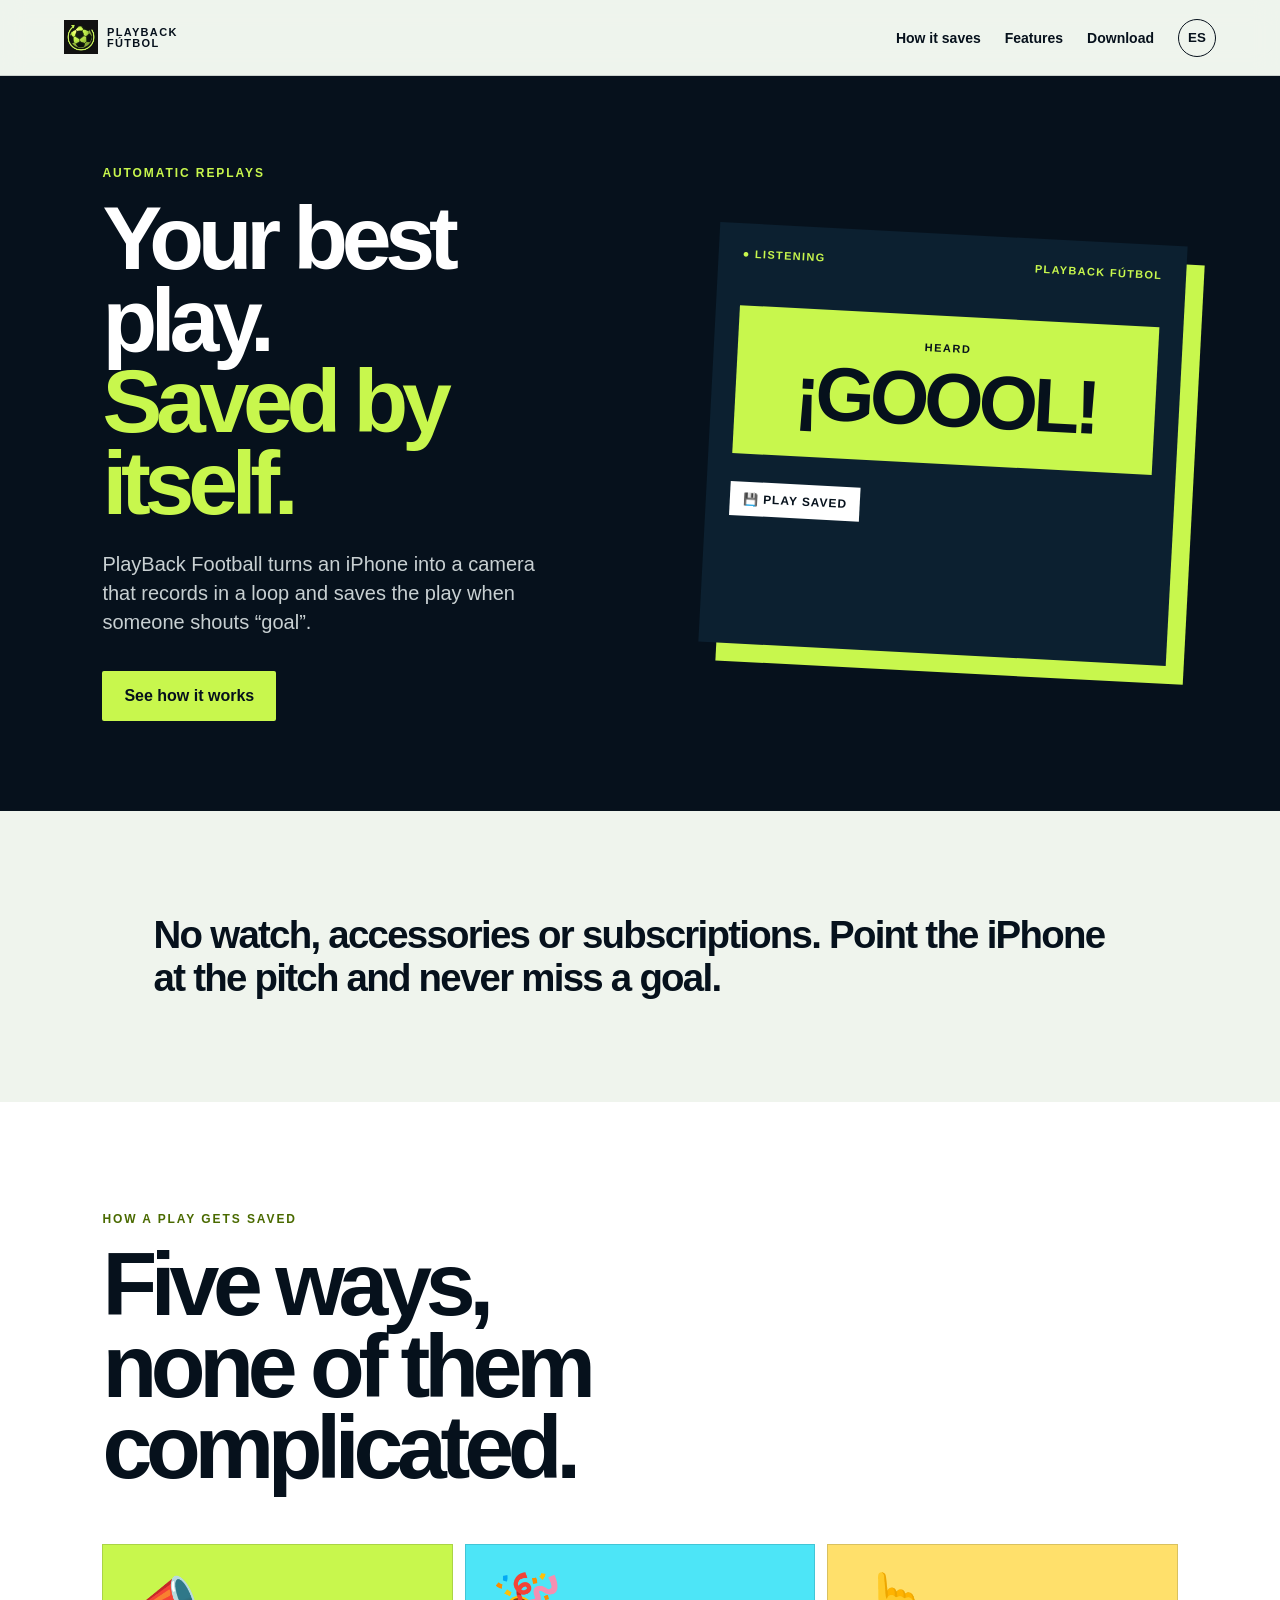
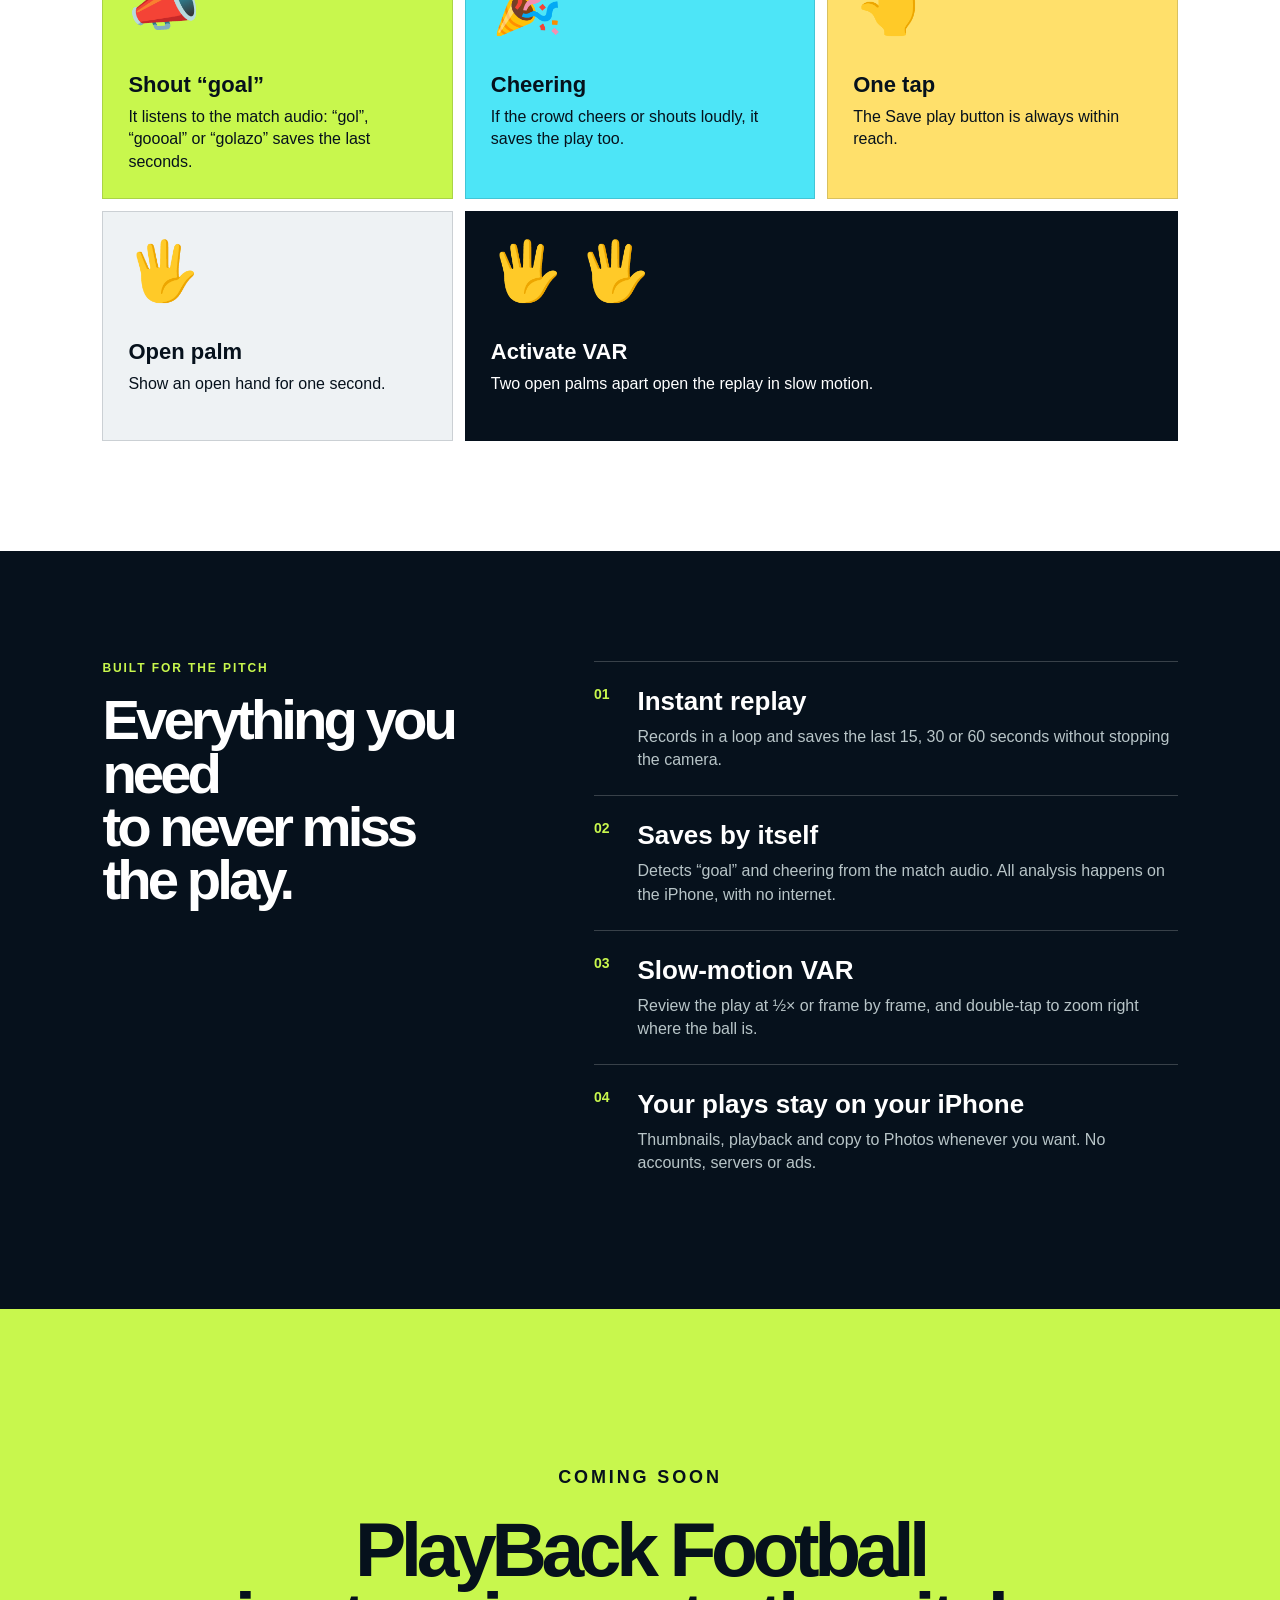
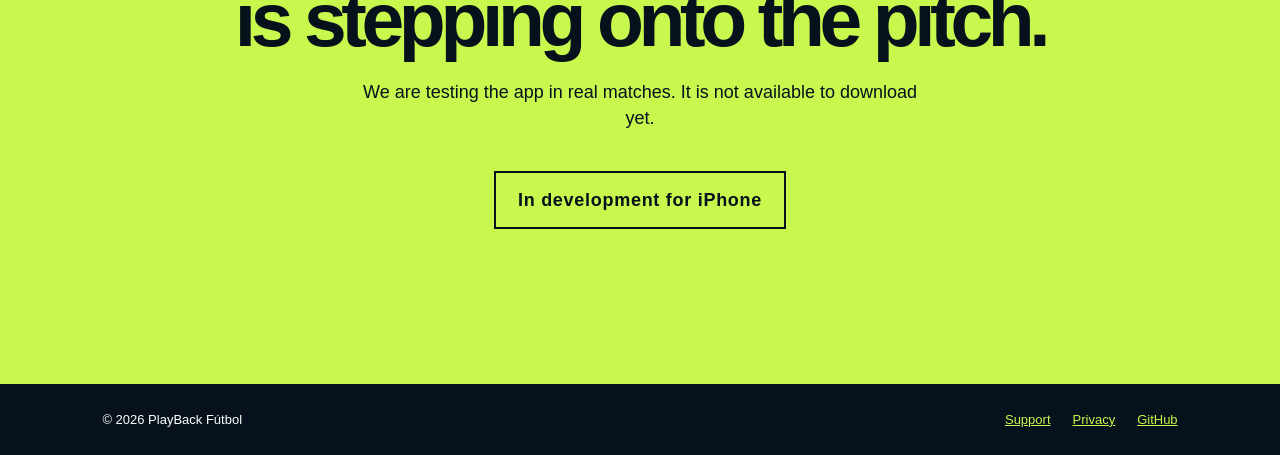
==== index.html @ 7cf17e62 "Sitio público de PlayBack Fútbol: landing, soporte y privacidad Co-Authored-By: Claude Sonnet 5.5 <n" ====
<!doctype html>
<html lang="es">
<head>
  <meta charset="utf-8">
  <meta name="viewport" content="width=device-width, initial-scale=1">
  <meta http-equiv="Content-Security-Policy" content="default-src 'self'; img-src 'self' data:; style-src 'self'; script-src 'self'; font-src 'self'; connect-src 'none'; object-src 'none'; base-uri 'none'; form-action 'none'">
  <meta name="referrer" content="strict-origin-when-cross-origin">
  <title>PlayBack Fútbol — Tu mejor jugada, siempre lista</title>
  <meta name="description" content="PlayBack Fútbol convierte tu iPhone en una cámara de repeticiones para fútbol: guarda la jugada sola cuando alguien grita «gol» o la gente festeja, o con un gesto, y la revisás en VAR en cámara lenta.">
  <meta name="theme-color" content="#06111c">
  <link rel="canonical" href="https://diegokelya.github.io/playback-futbol/">
  <link rel="icon" type="image/png" sizes="128x128" href="assets/logo-128.png">
  <link rel="apple-touch-icon" href="assets/apple-touch-icon.png">
  <meta property="og:type" content="website">
  <meta property="og:site_name" content="PlayBack Fútbol">
  <meta property="og:title" content="PlayBack Fútbol — Tu mejor jugada, siempre lista">
  <meta property="og:description" content="Repeticiones automáticas y VAR en cámara lenta para tu partido de fútbol. Todo en tu iPhone.">
  <meta property="og:url" content="https://diegokelya.github.io/playback-futbol/">
  <meta property="og:image" content="https://diegokelya.github.io/playback-futbol/assets/og-image.png">
  <meta property="og:image:width" content="1200">
  <meta property="og:image:height" content="630">
  <meta property="og:locale" content="es_AR">
  <meta property="og:locale:alternate" content="en_US">
  <meta name="twitter:card" content="summary_large_image">
  <link rel="stylesheet" href="styles.css">
</head>
<body>
  <a class="skip" href="#contenido" data-i18n="skip">Saltar al contenido</a>
  <header class="nav">
    <a class="brand" href="#inicio">
      <picture><source srcset="assets/logo-128.webp" type="image/webp"><img src="assets/logo-128.png" alt="" width="34" height="34"></picture>
      <span>PLAYBACK<br>FÚTBOL</span>
    </a>
    <nav aria-label="Principal">
      <a href="#guardar" data-i18n="navSave">Cómo se guarda</a>
      <a href="#funciones" data-i18n="navFeatures">Funciones</a>
      <a href="#proximamente" data-i18n="navDownload">Descarga</a>
      <button id="language" type="button" aria-label="Read in English" lang="en">EN</button>
    </nav>
  </header>

  <main id="contenido">
    <section id="inicio" class="hero">
      <div class="hero-copy">
        <p class="eyebrow" data-i18n="eyebrow">REPETICIONES AUTOMÁTICAS</p>
        <h1 data-i18n="heroTitle">Tu mejor jugada.<br><em>Se guarda sola.</em></h1>
        <p class="lede" data-i18n="heroText">PlayBack Fútbol transforma un iPhone en una cámara que graba en bucle y guarda la jugada cuando alguien grita «gol».</p>
        <a class="primary" href="#guardar" data-i18n="heroCta">Ver cómo funciona</a>
      </div>
      <div class="court-card" role="img" aria-label="Ejemplo: se escucha «gol» y la jugada se guarda" data-i18n-aria="cardAria">
        <div class="broadcast" aria-hidden="true"><span data-i18n="listening">● ESCUCHANDO</span><span>PLAYBACK FÚTBOL</span></div>
        <div class="goal-call" aria-hidden="true"><small data-i18n="heard">SE ESCUCHA</small><strong>¡GOOOL!</strong></div>
        <div class="gesture-chip" aria-hidden="true">💾 <span data-i18n="saved">JUGADA GUARDADA</span></div>
      </div>
    </section>

    <section class="intro"><p data-i18n="intro">Sin reloj, accesorios ni suscripciones. Dejá el iPhone mirando la cancha y no te pierdas ningún gol.</p></section>

    <section id="guardar" class="section">
      <div class="section-head">
        <p class="eyebrow" data-i18n="saveEyebrow">CÓMO SE GUARDA UNA JUGADA</p>
        <h2 data-i18n="saveTitle">Cinco formas,<br>ninguna complicada.</h2>
      </div>
      <div class="gesture-grid">
        <article class="gesture a"><span aria-hidden="true">📣</span><h3 data-i18n="sGoal">Gritá «gol»</h3><p data-i18n="sGoalText">Escucha el audio del partido: «gol», «gooool» o «golazo» guardan los últimos segundos.</p></article>
        <article class="gesture b"><span aria-hidden="true">🎉</span><h3 data-i18n="sCheer">Festejo</h3><p data-i18n="sCheerText">Si la gente festeja o grita con fuerza, también guarda la jugada.</p></article>
        <article class="gesture undo"><span aria-hidden="true">👆</span><h3 data-i18n="sButton">Un toque</h3><p data-i18n="sButtonText">El botón Guardar jugada, siempre a mano.</p></article>
        <article class="gesture save"><span aria-hidden="true">🖐</span><h3 data-i18n="sPalm">Palma abierta</h3><p data-i18n="sPalmText">Mostrá la mano abierta durante un segundo.</p></article>
        <article class="gesture var"><span aria-hidden="true">🖐 🖐</span><h3 data-i18n="sVar">Activar VAR</h3><p data-i18n="sVarText">Dos palmas separadas abren la repetición en cámara lenta.</p></article>
      </div>
    </section>

    <section id="funciones" class="features">
      <div class="section-head">
        <p class="eyebrow" data-i18n="featureEyebrow">HECHO PARA LA CANCHA</p>
        <h2 data-i18n="featureTitle">Todo lo que necesitás<br>para no perder la jugada.</h2>
      </div>
      <div class="feature-list">
        <article><b>01</b><div><h3 data-i18n="f1">Repetición instantánea</h3><p data-i18n="f1t">Graba en bucle y guarda los últimos 15, 30 o 60 segundos sin detener la cámara.</p></div></article>
        <article><b>02</b><div><h3 data-i18n="f2">Se guarda solo</h3><p data-i18n="f2t">Detecta «gol» y festejos con el audio del partido. Todo el análisis se hace en el iPhone, sin internet.</p></div></article>
        <article><b>03</b><div><h3 data-i18n="f3">VAR en cámara lenta</h3><p data-i18n="f3t">Revisá la jugada a ½× o cuadro por cuadro, con doble toque para ampliar justo donde está la pelota.</p></div></article>
        <article><b>04</b><div><h3 data-i18n="f4">Tus jugadas, en tu iPhone</h3><p data-i18n="f4t">Miniaturas, reproducción y copia a Fotos cuando vos quieras. Sin cuentas, servidores ni publicidad.</p></div></article>
      </div>
    </section>

    <section id="proximamente" class="waitlist">
      <p class="eyebrow" data-i18n="waitEyebrow">PRÓXIMAMENTE</p>
      <h2 data-i18n="waitTitle">PlayBack Fútbol<br>está entrando a la cancha.</h2>
      <p data-i18n="waitText">Estamos probando la app en partidos reales. Todavía no está disponible para descargar.</p>
      <p class="badge" data-i18n="waitBadge">En desarrollo para iPhone</p>
    </section>
  </main>

  <footer>
    <span>© 2026 PlayBack Fútbol</span>
    <nav aria-label="Legal">
      <a href="support.html" data-i18n="support">Soporte</a>
      <a href="privacy.html" data-i18n="privacy">Privacidad</a>
      <a href="https://github.com/diegokelya/playback-futbol">GitHub</a>
    </nav>
  </footer>
  <script src="app.js"></script>
</body>
</html>
---- styles.css ----
:root{--ink:#06111c;--lime:#c8f74d;--cyan:#4de5f7;--paper:#eff4ed;--line:rgba(6,17,28,.15)}*{box-sizing:border-box}html{scroll-behavior:smooth}@media(prefers-reduced-motion:reduce){html{scroll-behavior:auto}.court-card{transform:none}}body{margin:0;background:var(--paper);color:var(--ink);font-family:Arial,sans-serif}.nav{height:76px;display:flex;align-items:center;justify-content:space-between;padding:0 5vw;border-bottom:1px solid var(--line);position:sticky;top:0;background:rgba(239,244,237,.94);backdrop-filter:blur(12px);z-index:2}.brand{display:flex;align-items:center;gap:9px;color:inherit;text-decoration:none;font-size:11px;font-weight:900;letter-spacing:.12em;line-height:1}.brand img{width:34px;height:34px;object-fit:contain}.nav nav{display:flex;align-items:center;gap:24px}.skip{position:absolute;left:-999px;top:8px;background:var(--lime);color:var(--ink);padding:10px 14px;font-weight:900;z-index:10}.skip:focus{left:8px}a:focus-visible,button:focus-visible{outline:3px solid var(--lime);outline-offset:3px}.nav a:focus-visible,.nav button:focus-visible,.waitlist a:focus-visible{outline-color:var(--ink)}.nav nav a{color:inherit;text-decoration:none;font-size:14px;font-weight:700}.nav button{border:1px solid var(--ink);background:transparent;color:var(--ink);border-radius:50%;width:38px;height:38px;font-weight:800;cursor:pointer}.hero{min-height:670px;padding:10vh 8vw;display:grid;grid-template-columns:1.05fr .95fr;gap:7vw;align-items:center;background:var(--ink);color:white;overflow:hidden}.eyebrow{font-size:12px;letter-spacing:.16em;font-weight:900;color:var(--lime);margin:0 0 18px}.hero h1,.section h2,.features h2,.waitlist h2{font-size:clamp(46px,7vw,96px);line-height:.91;letter-spacing:-.07em;margin:0}.hero h1 em{font-style:normal;color:var(--lime)}.lede{max-width:470px;font-size:20px;line-height:1.45;color:#c8d0d2;margin:26px 0 34px}.primary{display:inline-block;background:var(--lime);color:var(--ink);padding:16px 22px;border:0;border-radius:2px;text-decoration:none;font-weight:900}.court-card{background:#0c2030;box-shadow:18px 18px 0 var(--lime);min-height:420px;padding:24px;transform:rotate(3deg)}.broadcast{display:flex;justify-content:space-between;font-size:11px;letter-spacing:.12em;font-weight:900;color:var(--lime)}.score-grid{display:grid;grid-template-columns:1fr 1fr;gap:12px;margin-top:70px}.score-grid div{padding:16px;background:var(--lime);color:var(--ink)}.score-grid div:last-child{background:var(--cyan)}.score-grid small,.score-grid p{display:block;font-size:11px;font-weight:900;margin:0}.score-grid strong{display:block;margin:8px 0}.score-grid strong{font-size:112px;line-height:.95;letter-spacing:-.1em}.gesture-chip{margin-top:28px;background:white;color:var(--ink);display:inline-block;padding:10px 13px;font-size:12px;font-weight:900;letter-spacing:.08em}.intro{padding:65px 12vw;font-size:clamp(25px,3vw,42px);font-weight:800;line-height:1.1;letter-spacing:-.045em}.section,.features{padding:110px 8vw}.section{background:white}.section-head{max-width:850px;margin-bottom:55px}.gesture-grid{display:grid;grid-template-columns:repeat(3,1fr);gap:12px}.gesture{min-height:230px;padding:25px;border:1px solid var(--line)}.gesture span{font-size:58px;font-weight:900}.gesture h3{font-size:22px;margin:34px 0 8px}.gesture p{margin:0;line-height:1.4}.gesture.a{background:var(--lime)}.gesture.b{background:var(--cyan)}.gesture.undo{background:#ffe06b}.gesture.save{background:#eef2f4}.gesture.var{background:var(--ink);color:white;grid-column:span 2}.section .eyebrow{color:#4a6a00}.features{background:var(--ink);color:white;display:grid;grid-template-columns:.8fr 1.2fr;gap:8vw}.feature-list article{display:flex;gap:28px;padding:24px 0;border-top:1px solid rgba(255,255,255,.2)}.feature-list b{font-size:14px;color:var(--lime)}.feature-list h3{font-size:26px;margin:0 0 8px}.feature-list p{color:#b8c5c8;margin:0;line-height:1.45}.waitlist{text-align:center;padding:130px 20px;background:var(--lime)}.waitlist .eyebrow{color:var(--ink)}.waitlist h2{font-size:clamp(48px,6vw,84px)}.waitlist p{font-size:18px;max-width:560px;margin:25px auto;line-height:1.45}.waitlist .badge{display:inline-block;margin-top:14px;padding:14px 22px;border:2px solid var(--ink);font-weight:900;letter-spacing:.04em}footer{padding:28px 8vw;display:flex;justify-content:space-between;background:var(--ink);color:white;font-size:13px}footer nav{display:flex;gap:22px}footer a{color:var(--lime)}@media(max-width:700px){.nav{padding:0 20px}.nav nav{gap:14px}.nav nav a{font-size:13px}.nav nav a[href='#proximamente']{display:none}.hero{grid-template-columns:1fr;padding:70px 26px;gap:60px;min-height:auto}.court-card{min-height:330px}.score-grid{margin-top:35px}.score-grid strong{font-size:64px}.section,.features{padding:75px 24px}.gesture-grid{grid-template-columns:1fr 1fr}.gesture{min-height:190px;padding:18px}.gesture.var{grid-column:span 2}.features{grid-template-columns:1fr}.waitlist{padding:90px 22px}footer{flex-direction:column;gap:14px}}@media(max-width:380px){.brand span{display:none}}
.notfound{min-height:100vh}
.features h2{font-size:clamp(40px,4.4vw,64px);line-height:.95}
.goal-call{margin:46px 0 0;padding:26px 18px;background:var(--lime);color:var(--ink);text-align:center}.goal-call small{display:block;font-size:11px;font-weight:900;letter-spacing:.14em}.goal-call strong{display:block;font-size:76px;line-height:1;letter-spacing:-.06em;margin-top:8px}
.doc{max-width:760px;margin:0 auto;padding:70px 24px 90px;line-height:1.55}.doc h1{font-size:clamp(36px,5vw,56px);line-height:1;letter-spacing:-.05em;margin:0 0 8px}.doc h2{font-size:26px;margin:44px 0 10px;letter-spacing:-.02em}.doc h3{font-size:19px;margin:26px 0 6px}.doc a{color:#2f5200;font-weight:700}.doc table{border-collapse:collapse;width:100%;margin:14px 0}.doc th,.doc td{border:1px solid var(--line);padding:9px 11px;text-align:left;vertical-align:top;font-size:15px}.doc th{background:#e3ead9}.doc .lang{display:inline-block;margin:0 0 30px;font-size:13px;font-weight:800;letter-spacing:.1em;color:#4a6a00}.doc hr{border:0;border-top:1px solid var(--line);margin:60px 0}.doc .updated{color:#4a5560;font-size:14px}
.nav nav a.current{text-decoration:underline;text-underline-offset:6px}
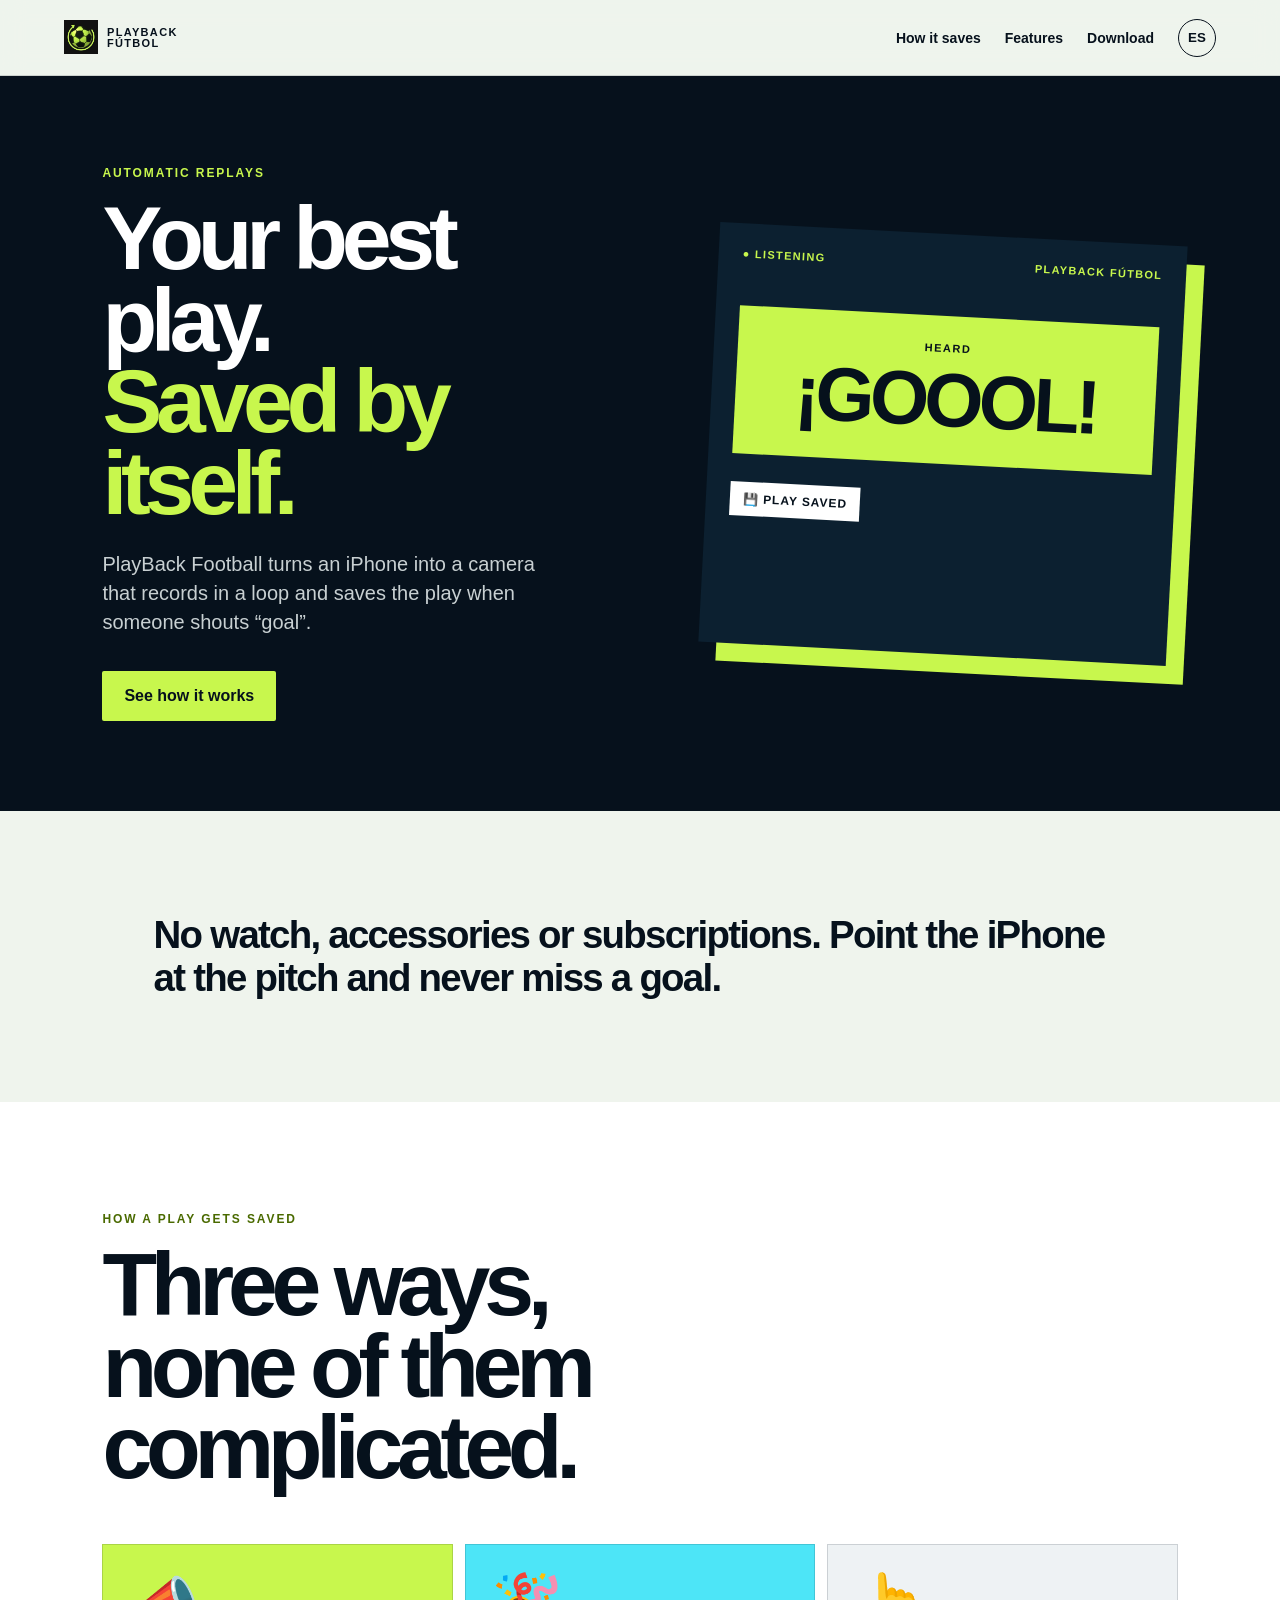
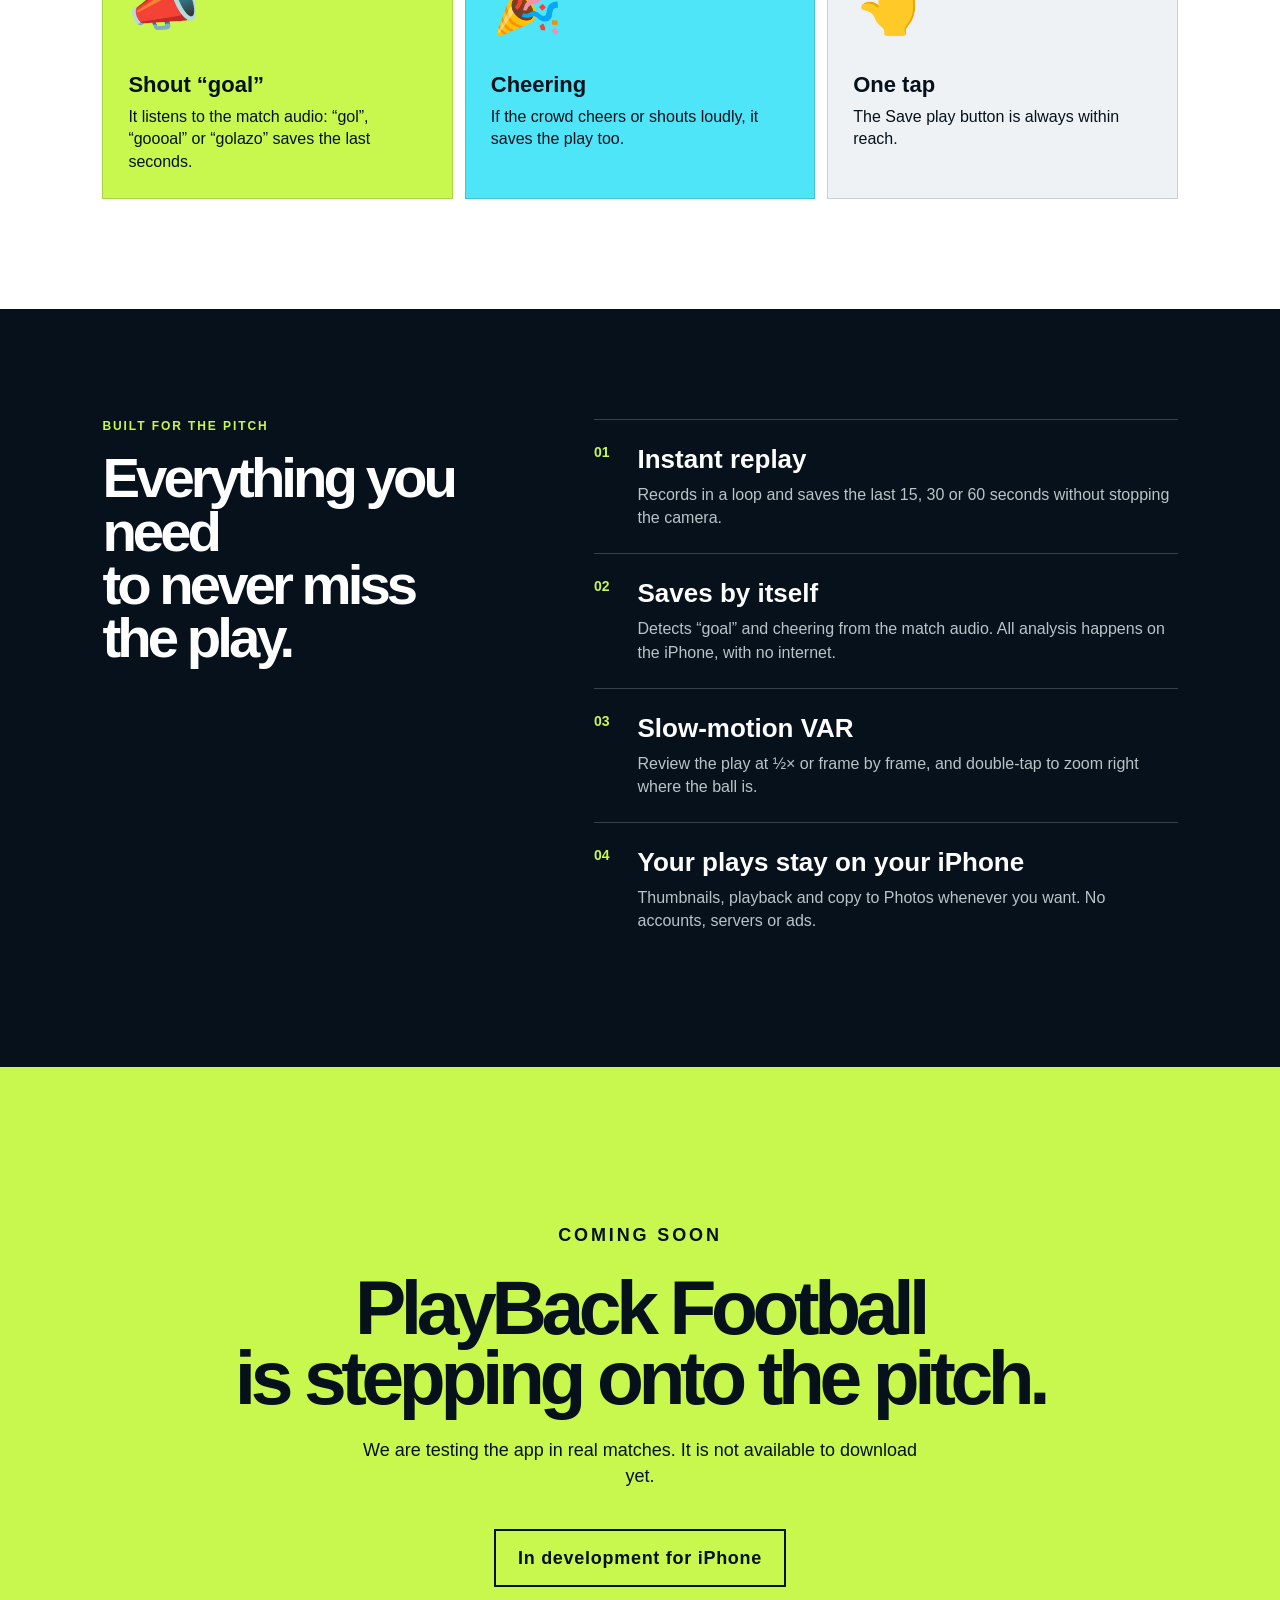
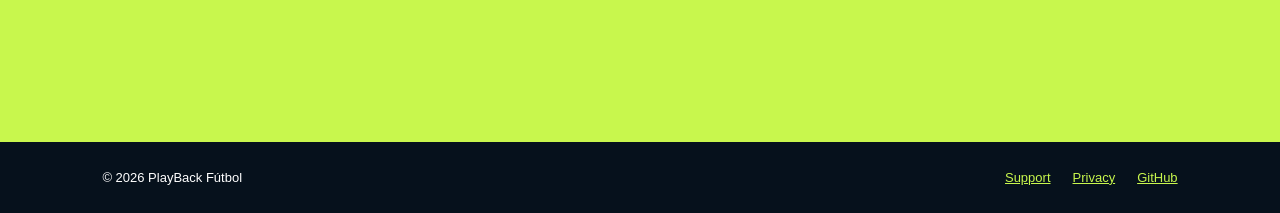
==== commit 5e34f017: "Quitar los gestos de mano del sitio: guardado por «gol», festejo o botón Co-Authored-By: Claude Sonn" ====
--- a/index.html
+++ b/index.html
@@ -6,7 +6,7 @@
   <meta http-equiv="Content-Security-Policy" content="default-src 'self'; img-src 'self' data:; style-src 'self'; script-src 'self'; font-src 'self'; connect-src 'none'; object-src 'none'; base-uri 'none'; form-action 'none'">
   <meta name="referrer" content="strict-origin-when-cross-origin">
   <title>PlayBack Fútbol — Tu mejor jugada, siempre lista</title>
-  <meta name="description" content="PlayBack Fútbol convierte tu iPhone en una cámara de repeticiones para fútbol: guarda la jugada sola cuando alguien grita «gol» o la gente festeja, o con un gesto, y la revisás en VAR en cámara lenta.">
+  <meta name="description" content="PlayBack Fútbol convierte tu iPhone en una cámara de repeticiones para fútbol: guarda la jugada sola cuando alguien grita «gol» o la gente festeja, y la revisás en VAR en cámara lenta.">
   <meta name="theme-color" content="#06111c">
   <link rel="canonical" href="https://diegokelya.github.io/playback-futbol/">
   <link rel="icon" type="image/png" sizes="128x128" href="assets/logo-128.png">
@@ -59,14 +59,12 @@
     <section id="guardar" class="section">
       <div class="section-head">
         <p class="eyebrow" data-i18n="saveEyebrow">CÓMO SE GUARDA UNA JUGADA</p>
-        <h2 data-i18n="saveTitle">Cinco formas,<br>ninguna complicada.</h2>
+        <h2 data-i18n="saveTitle">Tres formas,<br>ninguna complicada.</h2>
       </div>
       <div class="gesture-grid">
         <article class="gesture a"><span aria-hidden="true">📣</span><h3 data-i18n="sGoal">Gritá «gol»</h3><p data-i18n="sGoalText">Escucha el audio del partido: «gol», «gooool» o «golazo» guardan los últimos segundos.</p></article>
         <article class="gesture b"><span aria-hidden="true">🎉</span><h3 data-i18n="sCheer">Festejo</h3><p data-i18n="sCheerText">Si la gente festeja o grita con fuerza, también guarda la jugada.</p></article>
-        <article class="gesture undo"><span aria-hidden="true">👆</span><h3 data-i18n="sButton">Un toque</h3><p data-i18n="sButtonText">El botón Guardar jugada, siempre a mano.</p></article>
-        <article class="gesture save"><span aria-hidden="true">🖐</span><h3 data-i18n="sPalm">Palma abierta</h3><p data-i18n="sPalmText">Mostrá la mano abierta durante un segundo.</p></article>
-        <article class="gesture var"><span aria-hidden="true">🖐 🖐</span><h3 data-i18n="sVar">Activar VAR</h3><p data-i18n="sVarText">Dos palmas separadas abren la repetición en cámara lenta.</p></article>
+        <article class="gesture save"><span aria-hidden="true">👆</span><h3 data-i18n="sButton">Un toque</h3><p data-i18n="sButtonText">El botón Guardar jugada, siempre a mano.</p></article>
       </div>
     </section>
 
